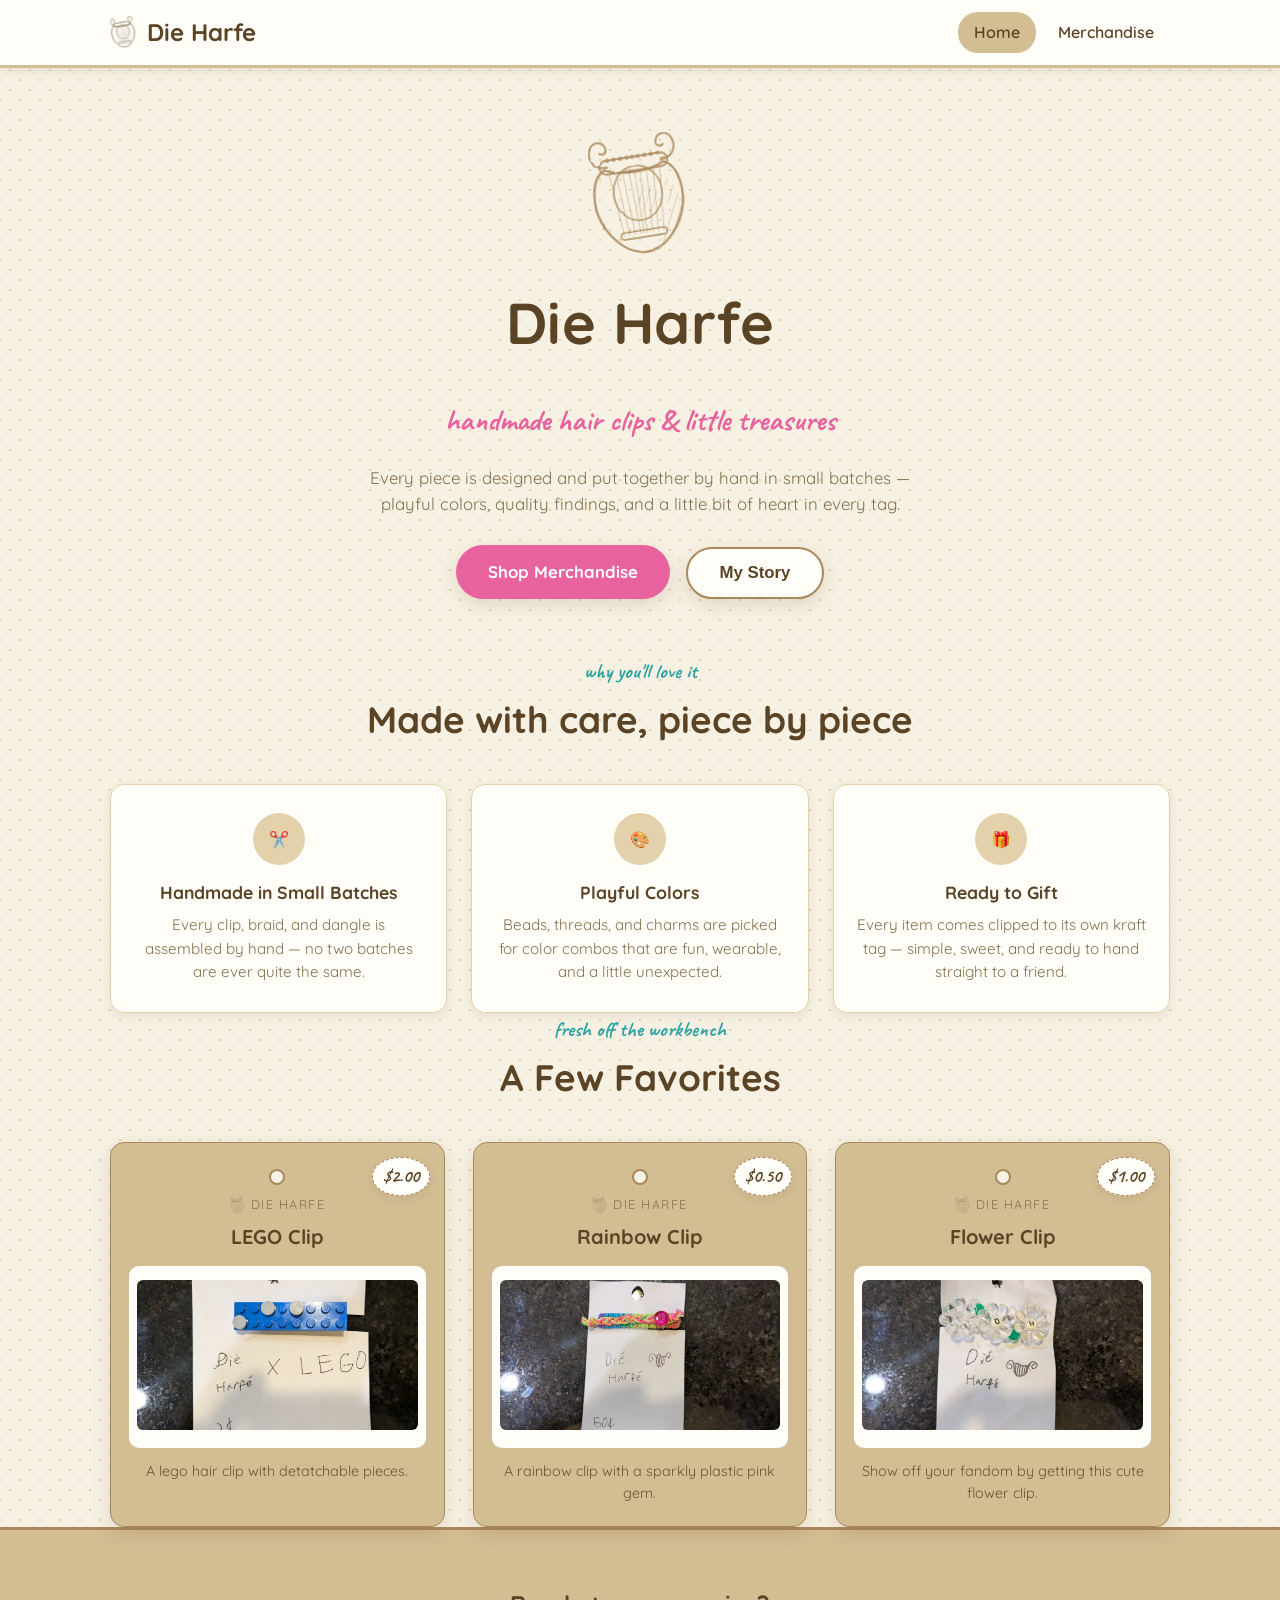
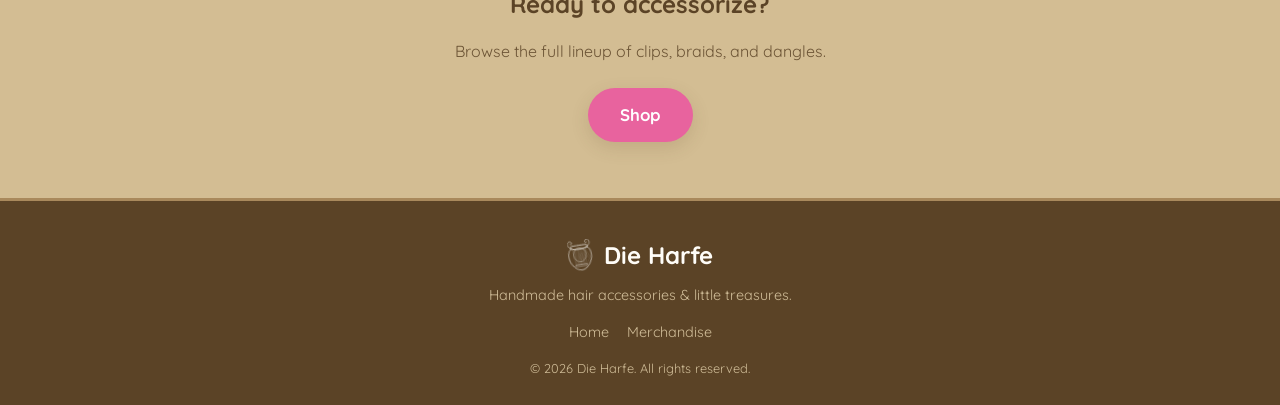
==== index.html @ 4f6ee74b "Add files via upload" ====
<!DOCTYPE html>
<html lang="en">
<head>
<meta charset="UTF-8">
<meta name="viewport" content="width=device-width, initial-scale=1.0">
<title>Die Harfe — Handmade Hair Accessories</title>
<meta name="description" content="Die Harfe — handmade hair clips, stretchy braids, and accessories, made in small batches.">
<link rel="stylesheet" href="css/style.css">
</head>
<body class="textured">

<header class="site-header">
  <nav class="nav">
    <a href="index.html" class="brand">
      <svg class="harp-icon" viewBox="0 0 90 112" xmlns="http://www.w3.org/2000/svg" fill="none" stroke="currentColor">
        <defs>
          <filter id="pencil-1" x="-20%" y="-20%" width="140%" height="140%">
            <feTurbulence type="fractalNoise" baseFrequency="0.05 0.09" numOctaves="2" seed="4" result="n"/>
            <feDisplacementMap in="SourceGraphic" in2="n" scale="2" xChannelSelector="R" yChannelSelector="G"/>
          </filter>
          <clipPath id="bodyShadow-1">
            <path d="M52,32 C70,38 84,52 82,74 C79,90 63,101 50,106 C61,95 71,80 71,58 C71,42 62,35 52,32 Z"/>
          </clipPath>
          <clipPath id="holeShadow-1">
            <ellipse cx="52" cy="60" rx="12" ry="13"/>
          </clipPath>
          <g id="hatch-1">
          <line x1="-30" y1="-15" x2="-100" y2="127"/>
          <line x1="-23" y1="-15" x2="-93" y2="127"/>
          <line x1="-16" y1="-15" x2="-86" y2="127"/>
          <line x1="-9" y1="-15" x2="-79" y2="127"/>
          <line x1="-2" y1="-15" x2="-72" y2="127"/>
          <line x1="5" y1="-15" x2="-65" y2="127"/>
          <line x1="12" y1="-15" x2="-58" y2="127"/>
          <line x1="19" y1="-15" x2="-51" y2="127"/>
          <line x1="26" y1="-15" x2="-44" y2="127"/>
          <line x1="33" y1="-15" x2="-37" y2="127"/>
          <line x1="40" y1="-15" x2="-30" y2="127"/>
          <line x1="47" y1="-15" x2="-23" y2="127"/>
          <line x1="54" y1="-15" x2="-16" y2="127"/>
          <line x1="61" y1="-15" x2="-9" y2="127"/>
          <line x1="68" y1="-15" x2="-2" y2="127"/>
          <line x1="75" y1="-15" x2="5" y2="127"/>
          <line x1="82" y1="-15" x2="12" y2="127"/>
          <line x1="89" y1="-15" x2="19" y2="127"/>
          <line x1="96" y1="-15" x2="26" y2="127"/>
          <line x1="103" y1="-15" x2="33" y2="127"/>
          <line x1="110" y1="-15" x2="40" y2="127"/>
          <line x1="117" y1="-15" x2="47" y2="127"/>
          <line x1="124" y1="-15" x2="54" y2="127"/>
          <line x1="131" y1="-15" x2="61" y2="127"/>
          <line x1="138" y1="-15" x2="68" y2="127"/>
          </g>
        </defs>
        <g transform="rotate(-9 45 56) scale(0.97,1)" filter="url(#pencil-1)">
          <path d="M18,29 C4,35 3,59 8,73 C13,87 25,101 38,104 C41,105.5 49,105.5 52,104 C65,101 77,87 82,73 C87,59 86,35 72,29 C58,36 32,36 18,29 Z" stroke-width="1.8" opacity="0.9"/>
          <path d="M18,29 C4,35 3,59 8,73 C13,87 25,101 38,104 C41,105.5 49,105.5 52,104 C65,101 77,87 82,73 C87,59 86,35 72,29 C58,36 32,36 18,29 Z" stroke-width="1.1" opacity="0.3" transform="translate(1.1,0.7)"/>
          <path d="M20,27 C8,27 4,17 8,9 C11,3 20,3 22,10 C23,14 19,17 16,14" stroke-width="1.8" stroke-linecap="round" stroke-linejoin="round" opacity="0.85"/>
          <path d="M70,27 C82,27 86,17 82,9 C79,3 70,3 68,10 C67,14 71,17 74,14" stroke-width="1.8" stroke-linecap="round" stroke-linejoin="round" opacity="0.85"/>
          <rect x="14" y="21" width="62" height="12" rx="6" stroke-width="1.6" opacity="0.85"/>
          <ellipse cx="45" cy="53" rx="22" ry="24" stroke-width="1.4" opacity="0.8"/>
          <g stroke-width="0.7" opacity="0.55">
            <line x1="22" y1="33" x2="27" y2="89"/>
            <line x1="28" y1="33" x2="32" y2="89"/>
            <line x1="34" y1="33" x2="37" y2="89"/>
            <line x1="40" y1="33" x2="42" y2="89"/>
            <line x1="45" y1="33" x2="45" y2="89"/>
            <line x1="50" y1="33" x2="48" y2="89"/>
            <line x1="56" y1="33" x2="53" y2="89"/>
            <line x1="62" y1="33" x2="58" y2="89"/>
            <line x1="68" y1="33" x2="63" y2="89"/>
          </g>
          <g stroke-width="1" opacity="0.75">
            <circle cx="22" cy="21" r="1.5"/>
            <circle cx="28" cy="21" r="1.5"/>
            <circle cx="34" cy="21" r="1.5"/>
            <circle cx="40" cy="21" r="1.5"/>
            <circle cx="45" cy="21" r="1.5"/>
            <circle cx="50" cy="21" r="1.5"/>
            <circle cx="56" cy="21" r="1.5"/>
            <circle cx="62" cy="21" r="1.5"/>
            <circle cx="68" cy="21" r="1.5"/>
          </g>
          <rect x="24" y="86" width="42" height="6" rx="3" stroke-width="1.4" opacity="0.85"/>
          <use href="#hatch-1" clip-path="url(#bodyShadow-1)" stroke-width="1" opacity="0.32"/>
          <use href="#hatch-1" clip-path="url(#holeShadow-1)" stroke-width="0.8" opacity="0.3"/>
        </g>
      </svg>
      Die Harfe
    </a>
    <button class="nav-toggle" aria-label="Toggle menu" aria-expanded="false">
      <span></span><span></span><span></span>
    </button>
    <ul class="nav-links">
      <li><a href="index.html" class="active">Home</a></li>
      <li><a href="merchandise.html">Merchandise</a></li>
    </ul>
  </nav>
</header>

<section class="hero">
  <div class="container">
    <svg class="harp-icon-big" viewBox="0 0 90 112" xmlns="http://www.w3.org/2000/svg" fill="none" stroke="currentColor">
        <defs>
          <filter id="pencil-2" x="-20%" y="-20%" width="140%" height="140%">
            <feTurbulence type="fractalNoise" baseFrequency="0.05 0.09" numOctaves="2" seed="7" result="n"/>
            <feDisplacementMap in="SourceGraphic" in2="n" scale="2" xChannelSelector="R" yChannelSelector="G"/>
          </filter>
          <clipPath id="bodyShadow-2">
            <path d="M52,32 C70,38 84,52 82,74 C79,90 63,101 50,106 C61,95 71,80 71,58 C71,42 62,35 52,32 Z"/>
          </clipPath>
          <clipPath id="holeShadow-2">
            <ellipse cx="52" cy="60" rx="12" ry="13"/>
          </clipPath>
          <g id="hatch-2">
          <line x1="-30" y1="-15" x2="-100" y2="127"/>
          <line x1="-23" y1="-15" x2="-93" y2="127"/>
          <line x1="-16" y1="-15" x2="-86" y2="127"/>
          <line x1="-9" y1="-15" x2="-79" y2="127"/>
          <line x1="-2" y1="-15" x2="-72" y2="127"/>
          <line x1="5" y1="-15" x2="-65" y2="127"/>
          <line x1="12" y1="-15" x2="-58" y2="127"/>
          <line x1="19" y1="-15" x2="-51" y2="127"/>
          <line x1="26" y1="-15" x2="-44" y2="127"/>
          <line x1="33" y1="-15" x2="-37" y2="127"/>
          <line x1="40" y1="-15" x2="-30" y2="127"/>
          <line x1="47" y1="-15" x2="-23" y2="127"/>
          <line x1="54" y1="-15" x2="-16" y2="127"/>
          <line x1="61" y1="-15" x2="-9" y2="127"/>
          <line x1="68" y1="-15" x2="-2" y2="127"/>
          <line x1="75" y1="-15" x2="5" y2="127"/>
          <line x1="82" y1="-15" x2="12" y2="127"/>
          <line x1="89" y1="-15" x2="19" y2="127"/>
          <line x1="96" y1="-15" x2="26" y2="127"/>
          <line x1="103" y1="-15" x2="33" y2="127"/>
          <line x1="110" y1="-15" x2="40" y2="127"/>
          <line x1="117" y1="-15" x2="47" y2="127"/>
          <line x1="124" y1="-15" x2="54" y2="127"/>
          <line x1="131" y1="-15" x2="61" y2="127"/>
          <line x1="138" y1="-15" x2="68" y2="127"/>
          </g>
        </defs>
        <g transform="rotate(-9 45 56) scale(0.97,1)" filter="url(#pencil-2)">
          <path d="M18,29 C4,35 3,59 8,73 C13,87 25,101 38,104 C41,105.5 49,105.5 52,104 C65,101 77,87 82,73 C87,59 86,35 72,29 C58,36 32,36 18,29 Z" stroke-width="1.8" opacity="0.9"/>
          <path d="M18,29 C4,35 3,59 8,73 C13,87 25,101 38,104 C41,105.5 49,105.5 52,104 C65,101 77,87 82,73 C87,59 86,35 72,29 C58,36 32,36 18,29 Z" stroke-width="1.1" opacity="0.3" transform="translate(1.1,0.7)"/>
          <path d="M20,27 C8,27 4,17 8,9 C11,3 20,3 22,10 C23,14 19,17 16,14" stroke-width="1.8" stroke-linecap="round" stroke-linejoin="round" opacity="0.85"/>
          <path d="M70,27 C82,27 86,17 82,9 C79,3 70,3 68,10 C67,14 71,17 74,14" stroke-width="1.8" stroke-linecap="round" stroke-linejoin="round" opacity="0.85"/>
          <rect x="14" y="21" width="62" height="12" rx="6" stroke-width="1.6" opacity="0.85"/>
          <ellipse cx="45" cy="53" rx="22" ry="24" stroke-width="1.4" opacity="0.8"/>
          <g stroke-width="0.7" opacity="0.55">
            <line x1="22" y1="33" x2="27" y2="89"/>
            <line x1="28" y1="33" x2="32" y2="89"/>
            <line x1="34" y1="33" x2="37" y2="89"/>
            <line x1="40" y1="33" x2="42" y2="89"/>
            <line x1="45" y1="33" x2="45" y2="89"/>
            <line x1="50" y1="33" x2="48" y2="89"/>
            <line x1="56" y1="33" x2="53" y2="89"/>
            <line x1="62" y1="33" x2="58" y2="89"/>
            <line x1="68" y1="33" x2="63" y2="89"/>
          </g>
          <g stroke-width="1" opacity="0.75">
            <circle cx="22" cy="21" r="1.5"/>
            <circle cx="28" cy="21" r="1.5"/>
            <circle cx="34" cy="21" r="1.5"/>
            <circle cx="40" cy="21" r="1.5"/>
            <circle cx="45" cy="21" r="1.5"/>
            <circle cx="50" cy="21" r="1.5"/>
            <circle cx="56" cy="21" r="1.5"/>
            <circle cx="62" cy="21" r="1.5"/>
            <circle cx="68" cy="21" r="1.5"/>
          </g>
          <rect x="24" y="86" width="42" height="6" rx="3" stroke-width="1.4" opacity="0.85"/>
          <use href="#hatch-2" clip-path="url(#bodyShadow-2)" stroke-width="1" opacity="0.32"/>
          <use href="#hatch-2" clip-path="url(#holeShadow-2)" stroke-width="0.8" opacity="0.3"/>
        </g>
      </svg>
    <h1>Die Harfe</h1>
    <p class="tagline script">handmade hair clips &amp; little treasures</p>
    <p class="lead">Every piece is designed and put together by hand in small batches — playful colors, quality findings, and a little bit of heart in every tag.</p>
    <a href="merchandise.html" class="btn">Shop Merchandise</a>
    <button type="button" id="story-toggle" class="btn secondary" style="margin-left:12px;">My Story</button>
  </div>
</section>

<section id="about" class="container story-section">
  <div class="section-title">
    <span class="script">our story</span>
    <h2>A Note from Lyra</h2>
  </div>
  <div class="story-card">
    <p>Hi, I'm Lyra — the maker behind Die Harfe. I'm a small business owner, and every piece you see here is designed and put together by hand.</p>
    <p>Thanks to your support, I get to keep growing Die Harfe into a brand that offers quality, affordable accessories for everyone — young and old — no matter where in the world you're shopping from.</p>
    <p class="signature script">— Lyra</p>
  </div>
</section>

<section class="container">
  <div class="section-title">
    <span class="script">why you'll love it</span>
    <h2>Made with care, piece by piece</h2>
  </div>
  <div class="about-grid">
    <div class="about-card">
      <div class="emoji-badge">✂️</div>
      <h3>Handmade in Small Batches</h3>
      <p>Every clip, braid, and dangle is assembled by hand — no two batches are ever quite the same.</p>
    </div>
    <div class="about-card">
      <div class="emoji-badge">🎨</div>
      <h3>Playful Colors</h3>
      <p>Beads, threads, and charms are picked for color combos that are fun, wearable, and a little unexpected.</p>
    </div>
    <div class="about-card">
      <div class="emoji-badge">🎁</div>
      <h3>Ready to Gift</h3>
      <p>Every item comes clipped to its own kraft tag — simple, sweet, and ready to hand straight to a friend.</p>
    </div>
  </div>
</section>

<section class="container">
  <div class="section-title">
    <span class="script">fresh off the workbench</span>
    <h2>A Few Favorites</h2>
  </div>
  <div class="product-grid" id="featured-grid"></div>
</section>

<section class="cta-band">
  <div class="container">
    <h2>Ready to accessorize?</h2>
    <p>Browse the full lineup of clips, braids, and dangles.</p>
    <a href="merchandise.html" class="btn">Shop</a>
  </div>
</section>

<footer class="site-footer">
  <div class="container">
    <div class="brand">
      <svg class="harp-icon" viewBox="0 0 90 112" xmlns="http://www.w3.org/2000/svg" fill="none" stroke="currentColor">
        <defs>
          <filter id="pencil-6" x="-20%" y="-20%" width="140%" height="140%">
            <feTurbulence type="fractalNoise" baseFrequency="0.05 0.09" numOctaves="2" seed="19" result="n"/>
            <feDisplacementMap in="SourceGraphic" in2="n" scale="2" xChannelSelector="R" yChannelSelector="G"/>
          </filter>
          <clipPath id="bodyShadow-6">
            <path d="M52,32 C70,38 84,52 82,74 C79,90 63,101 50,106 C61,95 71,80 71,58 C71,42 62,35 52,32 Z"/>
          </clipPath>
          <clipPath id="holeShadow-6">
            <ellipse cx="52" cy="60" rx="12" ry="13"/>
          </clipPath>
          <g id="hatch-6">
          <line x1="-30" y1="-15" x2="-100" y2="127"/>
          <line x1="-23" y1="-15" x2="-93" y2="127"/>
          <line x1="-16" y1="-15" x2="-86" y2="127"/>
          <line x1="-9" y1="-15" x2="-79" y2="127"/>
          <line x1="-2" y1="-15" x2="-72" y2="127"/>
          <line x1="5" y1="-15" x2="-65" y2="127"/>
          <line x1="12" y1="-15" x2="-58" y2="127"/>
          <line x1="19" y1="-15" x2="-51" y2="127"/>
          <line x1="26" y1="-15" x2="-44" y2="127"/>
          <line x1="33" y1="-15" x2="-37" y2="127"/>
          <line x1="40" y1="-15" x2="-30" y2="127"/>
          <line x1="47" y1="-15" x2="-23" y2="127"/>
          <line x1="54" y1="-15" x2="-16" y2="127"/>
          <line x1="61" y1="-15" x2="-9" y2="127"/>
          <line x1="68" y1="-15" x2="-2" y2="127"/>
          <line x1="75" y1="-15" x2="5" y2="127"/>
          <line x1="82" y1="-15" x2="12" y2="127"/>
          <line x1="89" y1="-15" x2="19" y2="127"/>
          <line x1="96" y1="-15" x2="26" y2="127"/>
          <line x1="103" y1="-15" x2="33" y2="127"/>
          <line x1="110" y1="-15" x2="40" y2="127"/>
          <line x1="117" y1="-15" x2="47" y2="127"/>
          <line x1="124" y1="-15" x2="54" y2="127"/>
          <line x1="131" y1="-15" x2="61" y2="127"/>
          <line x1="138" y1="-15" x2="68" y2="127"/>
          </g>
        </defs>
        <g transform="rotate(-9 45 56) scale(0.97,1)" filter="url(#pencil-6)">
          <path d="M18,29 C4,35 3,59 8,73 C13,87 25,101 38,104 C41,105.5 49,105.5 52,104 C65,101 77,87 82,73 C87,59 86,35 72,29 C58,36 32,36 18,29 Z" stroke-width="1.8" opacity="0.9"/>
          <path d="M18,29 C4,35 3,59 8,73 C13,87 25,101 38,104 C41,105.5 49,105.5 52,104 C65,101 77,87 82,73 C87,59 86,35 72,29 C58,36 32,36 18,29 Z" stroke-width="1.1" opacity="0.3" transform="translate(1.1,0.7)"/>
          <path d="M20,27 C8,27 4,17 8,9 C11,3 20,3 22,10 C23,14 19,17 16,14" stroke-width="1.8" stroke-linecap="round" stroke-linejoin="round" opacity="0.85"/>
          <path d="M70,27 C82,27 86,17 82,9 C79,3 70,3 68,10 C67,14 71,17 74,14" stroke-width="1.8" stroke-linecap="round" stroke-linejoin="round" opacity="0.85"/>
          <rect x="14" y="21" width="62" height="12" rx="6" stroke-width="1.6" opacity="0.85"/>
          <ellipse cx="45" cy="53" rx="22" ry="24" stroke-width="1.4" opacity="0.8"/>
          <g stroke-width="0.7" opacity="0.55">
            <line x1="22" y1="33" x2="27" y2="89"/>
            <line x1="28" y1="33" x2="32" y2="89"/>
            <line x1="34" y1="33" x2="37" y2="89"/>
            <line x1="40" y1="33" x2="42" y2="89"/>
            <line x1="45" y1="33" x2="45" y2="89"/>
            <line x1="50" y1="33" x2="48" y2="89"/>
            <line x1="56" y1="33" x2="53" y2="89"/>
            <line x1="62" y1="33" x2="58" y2="89"/>
            <line x1="68" y1="33" x2="63" y2="89"/>
          </g>
          <g stroke-width="1" opacity="0.75">
            <circle cx="22" cy="21" r="1.5"/>
            <circle cx="28" cy="21" r="1.5"/>
            <circle cx="34" cy="21" r="1.5"/>
            <circle cx="40" cy="21" r="1.5"/>
            <circle cx="45" cy="21" r="1.5"/>
            <circle cx="50" cy="21" r="1.5"/>
            <circle cx="56" cy="21" r="1.5"/>
            <circle cx="62" cy="21" r="1.5"/>
            <circle cx="68" cy="21" r="1.5"/>
          </g>
          <rect x="24" y="86" width="42" height="6" rx="3" stroke-width="1.4" opacity="0.85"/>
          <use href="#hatch-6" clip-path="url(#bodyShadow-6)" stroke-width="1" opacity="0.32"/>
          <use href="#hatch-6" clip-path="url(#holeShadow-6)" stroke-width="0.8" opacity="0.3"/>
        </g>
      </svg>
      Die Harfe
    </div>
    <p>Handmade hair accessories &amp; little treasures.</p>
    <div class="footer-links">
      <a href="index.html">Home</a>
      <a href="merchandise.html">Merchandise</a>
    </div>
    <p style="margin-top:16px; font-size:0.8rem;">&copy; 2026 Die Harfe. All rights reserved.</p>
  </div>
</footer>

<script src="js/script.js"></script>
</body>
</html>
---- css/style.css ----
/* ==========================================================================
   Die Harfe — shared styles
   ========================================================================== */

@import url('https://fonts.googleapis.com/css2?family=Quicksand:wght@400;500;600;700&family=Caveat:wght@500;600;700&display=swap');

:root {
  --cream:        #f7f1e3;
  --paper:        #fffdf8;
  --kraft:        #d3bd93;
  --kraft-light:  #e3d1ab;
  --kraft-dark:   #a9895c;
  --ink:          #5b4326;
  --ink-soft:     #85714f;
  --pink:         #e8639e;
  --teal:         #2ea3a3;
  --yellow:       #f0c341;
  --purple:       #9b6bcc;
  --mint:         #6fcf97;
  --coral:        #f2785c;

  --shadow: 0 6px 18px rgba(91, 67, 38, 0.15);
  --shadow-soft: 0 3px 10px rgba(91, 67, 38, 0.10);
  --radius: 14px;
}

* { box-sizing: border-box; }

html {
  scroll-behavior: smooth;
}

body {
  margin: 0;
  font-family: 'Quicksand', -apple-system, BlinkMacSystemFont, 'Segoe UI', sans-serif;
  background: var(--cream);
  color: var(--ink);
  line-height: 1.55;
  -webkit-font-smoothing: antialiased;
}

img, svg { max-width: 100%; display: block; }

a { color: inherit; text-decoration: none; }

h1, h2, h3 {
  font-weight: 700;
  margin: 0 0 0.4em;
  color: var(--ink);
}

.script {
  font-family: 'Caveat', cursive;
  font-weight: 700;
}

.container {
  width: 100%;
  max-width: 1100px;
  margin: 0 auto;
  padding: 0 20px;
}

/* Background texture: diagonal (staggered) dot grid */
.textured {
  background-color: var(--cream);
  background-image:
    radial-gradient(var(--kraft-light) 1px, transparent 1px),
    radial-gradient(var(--kraft-light) 1px, transparent 1px);
  background-size: 20px 20px;
  background-position: 0 0, 10px 10px;
}

/* ---------------------------------------------------------------------- */
/* Header / nav                                                           */
/* ---------------------------------------------------------------------- */

.site-header {
  position: sticky;
  top: 0;
  z-index: 100;
  background: var(--paper);
  border-bottom: 3px solid var(--kraft);
  box-shadow: var(--shadow-soft);
}

.nav {
  display: flex;
  align-items: center;
  justify-content: space-between;
  padding: 12px 20px;
  max-width: 1100px;
  margin: 0 auto;
}

.brand {
  display: flex;
  align-items: center;
  gap: 10px;
  font-size: 1.5rem;
  font-weight: 700;
  color: var(--ink);
}

.brand .harp-icon {
  width: 27px;
  height: 33px;
  color: var(--ink);
  flex-shrink: 0;
}

.nav-links {
  display: flex;
  gap: 6px;
  list-style: none;
  margin: 0;
  padding: 0;
}

.nav-links a {
  display: inline-block;
  padding: 8px 16px;
  border-radius: 20px;
  font-weight: 600;
  color: var(--ink);
  transition: background 0.2s ease, color 0.2s ease;
}

.nav-links a:hover,
.nav-links a.active {
  background: var(--kraft);
  color: var(--ink);
}

.nav-toggle {
  display: none;
  flex-direction: column;
  justify-content: center;
  gap: 5px;
  width: 40px;
  height: 40px;
  background: transparent;
  border: none;
  cursor: pointer;
  padding: 0;
}

.nav-toggle span {
  display: block;
  height: 3px;
  width: 100%;
  background: var(--ink);
  border-radius: 2px;
  transition: transform 0.25s ease, opacity 0.25s ease;
}

.nav-toggle.open span:nth-child(1) { transform: translateY(8px) rotate(45deg); }
.nav-toggle.open span:nth-child(2) { opacity: 0; }
.nav-toggle.open span:nth-child(3) { transform: translateY(-8px) rotate(-45deg); }

/* ---------------------------------------------------------------------- */
/* Hero                                                                    */
/* ---------------------------------------------------------------------- */

.hero {
  padding: 64px 0 56px;
  text-align: center;
}

.hero .harp-icon-big {
  width: 104px;
  height: 128px;
  margin: 0 auto 18px;
  color: var(--kraft-dark);
}

.hero h1 {
  font-size: clamp(2.4rem, 6vw, 3.6rem);
  letter-spacing: 0.5px;
}

.hero .tagline {
  font-family: 'Caveat', cursive;
  font-size: clamp(1.4rem, 3.5vw, 1.9rem);
  color: var(--pink);
  font-weight: 700;
  margin-bottom: 20px;
}

.hero p.lead {
  max-width: 560px;
  margin: 0 auto 28px;
  color: var(--ink-soft);
  font-size: 1.05rem;
}

.btn {
  display: inline-block;
  padding: 14px 32px;
  background: var(--pink);
  color: #fff;
  font-weight: 700;
  border-radius: 30px;
  box-shadow: var(--shadow);
  border: none;
  cursor: pointer;
  font-size: 1.05rem;
  transition: transform 0.15s ease, box-shadow 0.15s ease;
}

.btn:hover { transform: translateY(-2px); box-shadow: 0 10px 22px rgba(91,67,38,0.22); }

.btn.secondary {
  background: var(--paper);
  color: var(--ink);
  border: 2px solid var(--kraft-dark);
}

/* ---------------------------------------------------------------------- */
/* Sections                                                                */
/* ---------------------------------------------------------------------- */

section { padding: 48px 0; }

.section-title {
  text-align: center;
  margin-bottom: 36px;
}

.section-title h2 {
  font-size: clamp(1.7rem, 4vw, 2.3rem);
}

.section-title .script {
  color: var(--teal);
  font-size: 1.3rem;
  display: block;
  margin-bottom: 4px;
}

/* ---------------------------------------------------------------------- */
/* Our story                                                               */
/* ---------------------------------------------------------------------- */

.story-section {
  display: none;
}

.story-section.open {
  display: block;
  animation: storyReveal 0.35s ease;
}

@keyframes storyReveal {
  from { opacity: 0; transform: translateY(-8px); }
  to { opacity: 1; transform: translateY(0); }
}

.story-card {
  background: var(--paper);
  border: 2px solid var(--kraft);
  border-radius: var(--radius);
  padding: 40px 34px;
  max-width: 640px;
  margin: 0 auto;
  text-align: center;
  box-shadow: var(--shadow-soft);
}

.story-card p {
  color: var(--ink);
  font-size: 1.05rem;
  margin-bottom: 18px;
}

.story-card .signature {
  font-size: 1.7rem;
  color: var(--pink);
  margin: 8px 0 0;
}

/* ---------------------------------------------------------------------- */
/* About / feature strip                                                  */
/* ---------------------------------------------------------------------- */

.about-grid {
  display: grid;
  grid-template-columns: repeat(3, 1fr);
  gap: 24px;
}

.about-card {
  background: var(--paper);
  border-radius: var(--radius);
  padding: 28px 22px;
  text-align: center;
  box-shadow: var(--shadow-soft);
  border: 1px solid var(--kraft-light);
}

.about-card .emoji-badge {
  width: 52px;
  height: 52px;
  margin: 0 auto 14px;
  border-radius: 50%;
  background: var(--kraft-light);
  display: flex;
  align-items: center;
  justify-content: center;
}

.about-card h3 { font-size: 1.1rem; }
.about-card p { color: var(--ink-soft); font-size: 0.95rem; margin: 0; }

/* ---------------------------------------------------------------------- */
/* Product grid + kraft tag cards                                         */
/* ---------------------------------------------------------------------- */

.product-grid {
  display: grid;
  grid-template-columns: repeat(auto-fit, minmax(240px, 1fr));
  gap: 28px;
}

.tag-card {
  position: relative;
  background: var(--kraft);
  border-radius: var(--radius);
  padding: 26px 18px 22px;
  text-align: center;
  box-shadow: var(--shadow);
  transition: transform 0.2s ease, box-shadow 0.2s ease;
  border: 1px solid var(--kraft-dark);
}

.tag-card:hover {
  transform: translateY(-4px) rotate(-0.5deg);
  box-shadow: 0 12px 26px rgba(91,67,38,0.25);
}

.tag-card .punch-hole {
  width: 16px;
  height: 16px;
  background: var(--cream);
  border-radius: 50%;
  margin: 0 auto 10px;
  border: 2px solid var(--kraft-dark);
}

.tag-card .price-sticker {
  position: absolute;
  top: 14px;
  right: 14px;
  background: var(--paper);
  color: var(--ink);
  font-family: 'Caveat', cursive;
  font-weight: 700;
  font-size: 1.15rem;
  padding: 4px 10px;
  border-radius: 50%;
  box-shadow: var(--shadow-soft);
  border: 1px dashed var(--kraft-dark);
  min-width: 46px;
}

.tag-card .brand-mark {
  display: flex;
  align-items: center;
  justify-content: center;
  gap: 6px;
  color: var(--ink-soft);
  font-size: 0.78rem;
  letter-spacing: 1.5px;
  text-transform: uppercase;
  margin-bottom: 6px;
}

.tag-card .brand-mark .harp-icon { width: 15px; height: 18px; }

.tag-card .product-name {
  font-size: 1.25rem;
  font-weight: 700;
  margin-bottom: 14px;
}

.tag-card .art-wrap {
  background: var(--paper);
  border-radius: 10px;
  padding: 14px 8px 18px;
  margin-bottom: 12px;
  overflow: hidden;
}

.tag-card .art-wrap svg { width: 100%; height: 150px; }

.tag-card .art-wrap img {
  width: 100%;
  height: 150px;
  object-fit: cover;
  border-radius: 6px;
  display: block;
}

.tag-card .desc {
  font-size: 0.9rem;
  color: #5b4326;
  opacity: 0.85;
  margin: 0;
}

.badge-soon {
  display: inline-block;
  margin-top: 10px;
  font-family: 'Caveat', cursive;
  font-weight: 700;
  color: var(--purple);
  font-size: 1.05rem;
}

/* Coming soon card */
.tag-card.coming-soon {
  background: var(--paper);
  border: 2px dashed var(--kraft-dark);
  display: flex;
  flex-direction: column;
  align-items: center;
  justify-content: center;
}

.tag-card.coming-soon .plus {
  font-size: 2.4rem;
  color: var(--kraft-dark);
  line-height: 1;
  margin-bottom: 8px;
}

/* ---------------------------------------------------------------------- */
/* Category filter chips (merchandise page)                               */
/* ---------------------------------------------------------------------- */

.filter-bar {
  display: flex;
  flex-wrap: wrap;
  gap: 10px;
  justify-content: center;
  margin-bottom: 34px;
}

.filter-chip {
  background: var(--paper);
  border: 2px solid var(--kraft);
  color: var(--ink);
  padding: 8px 18px;
  border-radius: 22px;
  font-weight: 600;
  font-size: 0.92rem;
  cursor: pointer;
  transition: background 0.2s ease, color 0.2s ease, border-color 0.2s ease;
}

.filter-chip:hover { border-color: var(--kraft-dark); }

.filter-chip.active {
  background: var(--teal);
  border-color: var(--teal);
  color: #fff;
}

/* ---------------------------------------------------------------------- */
/* Order note banner                                                      */
/* ---------------------------------------------------------------------- */

.order-note {
  background: var(--paper);
  border: 2px dashed var(--kraft-dark);
  border-radius: var(--radius);
  padding: 28px;
  text-align: center;
  max-width: 640px;
  margin: 8px auto 0;
}

.order-note h3 { margin-bottom: 8px; }
.order-note p { color: var(--ink-soft); margin-bottom: 18px; }

/* ---------------------------------------------------------------------- */
/* CTA band                                                                */
/* ---------------------------------------------------------------------- */

.cta-band {
  background: var(--kraft);
  text-align: center;
  padding: 56px 0;
  border-top: 3px solid var(--kraft-dark);
  border-bottom: 3px solid var(--kraft-dark);
}

.cta-band h2 { margin-bottom: 10px; }
.cta-band p { color: var(--ink); opacity: 0.85; margin-bottom: 24px; }

/* ---------------------------------------------------------------------- */
/* Footer                                                                  */
/* ---------------------------------------------------------------------- */

.site-footer {
  background: var(--ink);
  color: var(--kraft-light);
  padding: 36px 0 22px;
  text-align: center;
}

.site-footer .brand {
  color: var(--paper);
  justify-content: center;
  margin-bottom: 10px;
}

.site-footer .harp-icon { color: var(--paper); }

.site-footer p { margin: 4px 0; font-size: 0.9rem; opacity: 0.85; }

.site-footer .footer-links {
  margin-top: 14px;
  display: flex;
  gap: 18px;
  justify-content: center;
  flex-wrap: wrap;
}

.site-footer .footer-links a { opacity: 0.85; font-size: 0.9rem; }
.site-footer .footer-links a:hover { opacity: 1; text-decoration: underline; }

/* ---------------------------------------------------------------------- */
/* Responsive                                                              */
/* ---------------------------------------------------------------------- */

@media (max-width: 760px) {
  .about-grid { grid-template-columns: 1fr; }

  .nav-toggle { display: flex; }

  .nav-links {
    position: absolute;
    top: 100%;
    left: 0;
    right: 0;
    background: var(--paper);
    flex-direction: column;
    gap: 0;
    max-height: 0;
    overflow: hidden;
    transition: max-height 0.3s ease;
    border-bottom: 3px solid var(--kraft);
  }

  .nav-links.open { max-height: 260px; }

  .nav-links a {
    border-radius: 0;
    padding: 14px 20px;
    border-bottom: 1px solid var(--kraft-light);
  }

  .hero { padding: 44px 0 40px; }
}

@media (max-width: 420px) {
  .product-grid { grid-template-columns: 1fr; }
}
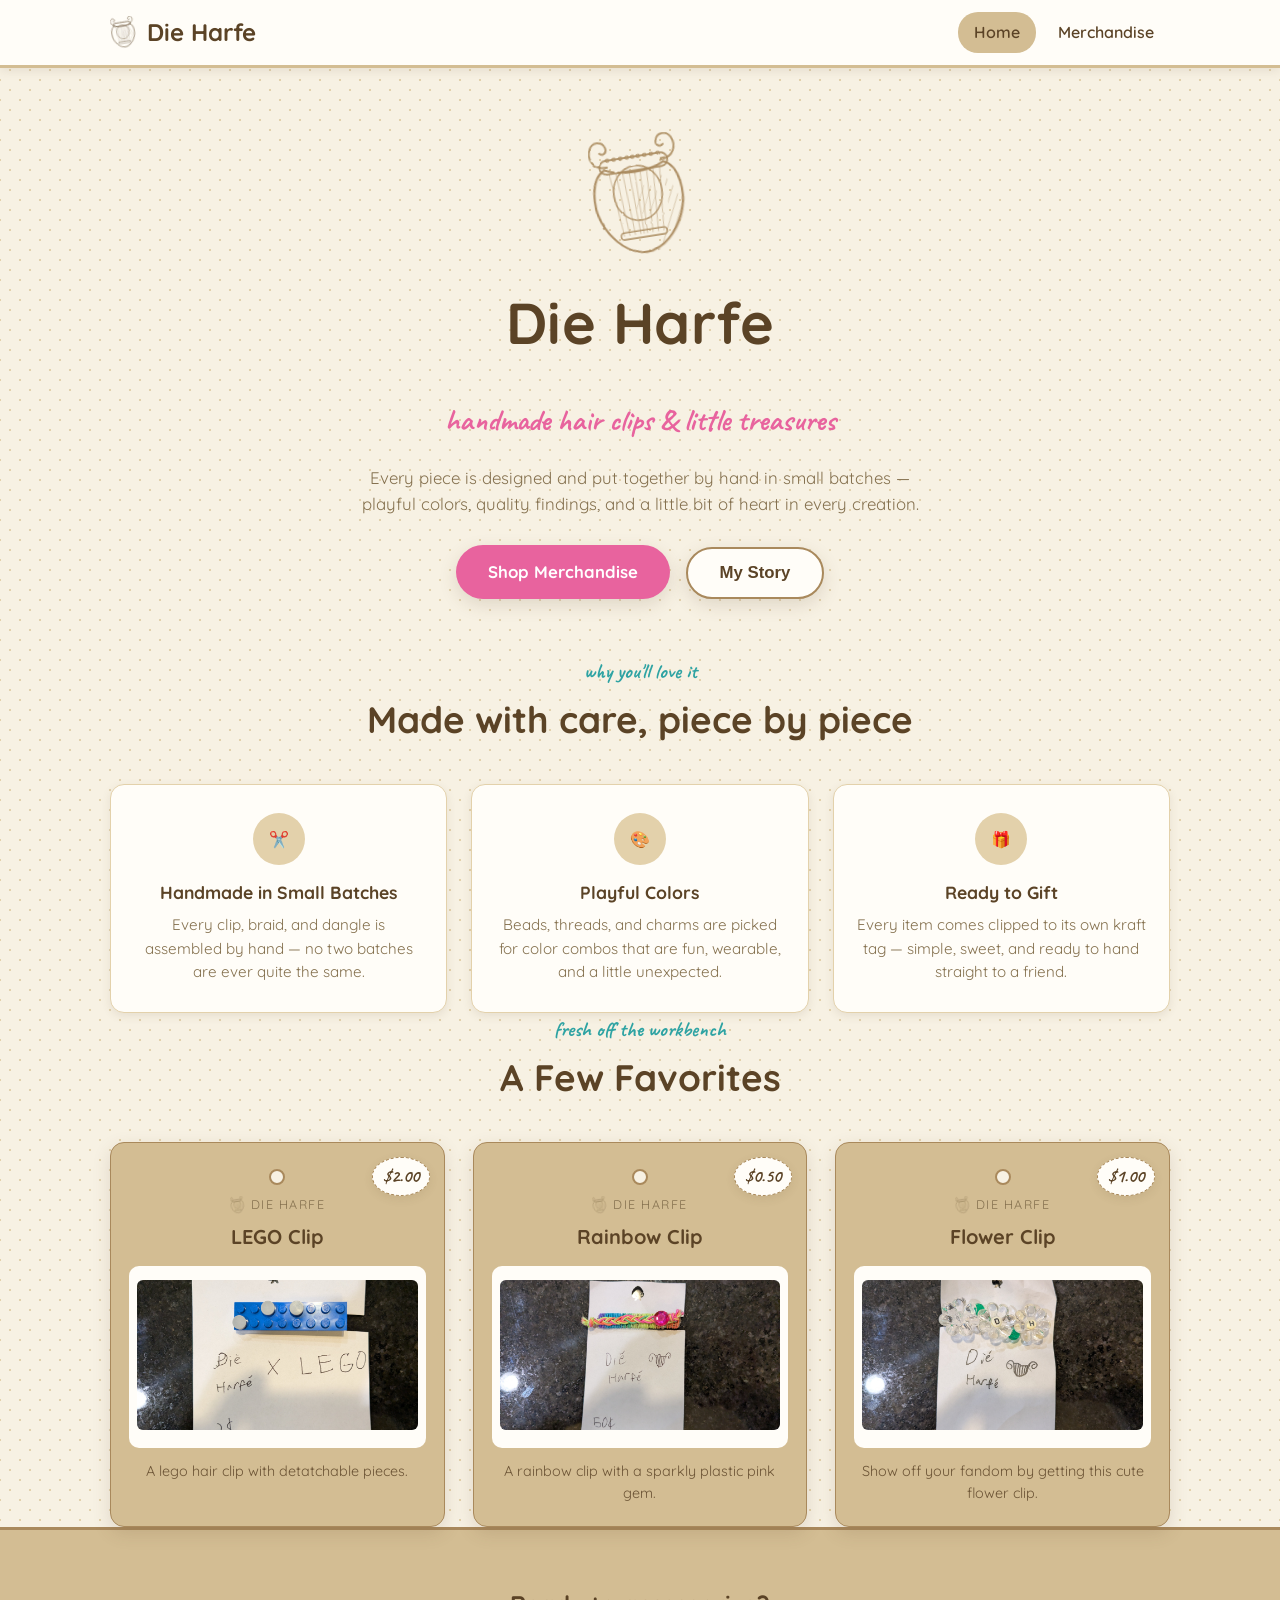
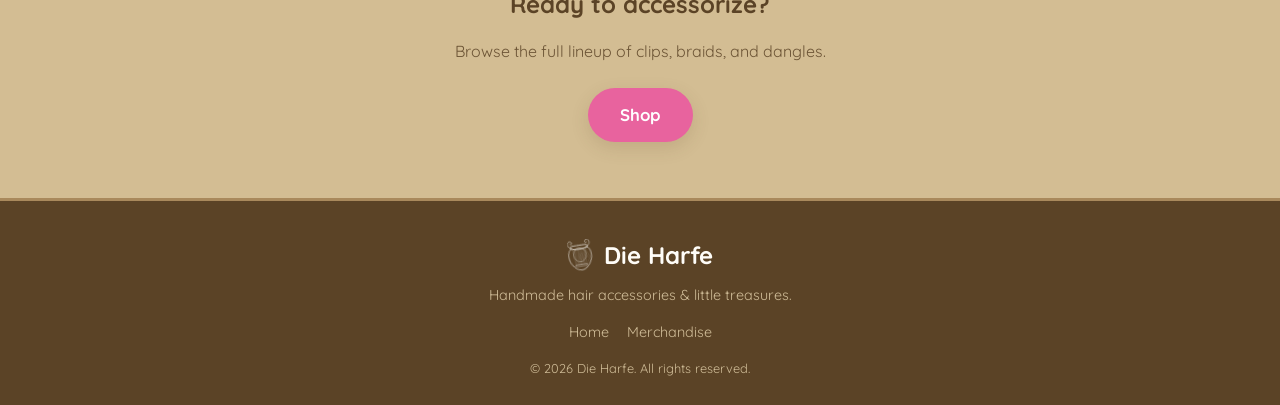
==== commit 2c33543e: "Minimal updates." ====
--- a/index.html
+++ b/index.html
@@ -176,7 +176,7 @@
       </svg>
     <h1>Die Harfe</h1>
     <p class="tagline script">handmade hair clips &amp; little treasures</p>
-    <p class="lead">Every piece is designed and put together by hand in small batches — playful colors, quality findings, and a little bit of heart in every tag.</p>
+    <p class="lead">Every piece is designed and put together by hand in small batches — playful colors, quality findings, and a little bit of heart in every creation.</p>
     <a href="merchandise.html" class="btn">Shop Merchandise</a>
     <button type="button" id="story-toggle" class="btn secondary" style="margin-left:12px;">My Story</button>
   </div>
